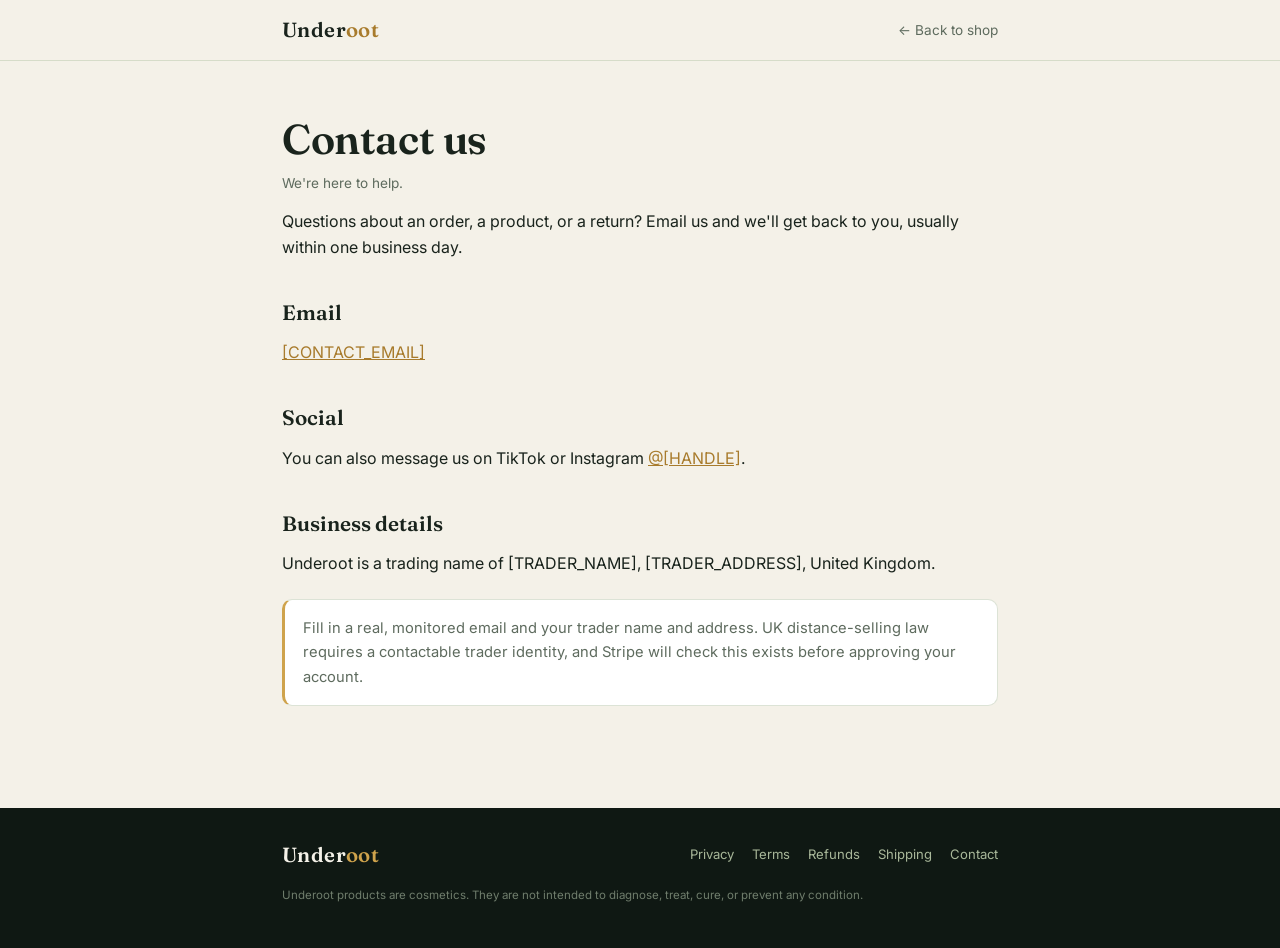
==== contact.html @ c4c401a4 "Initial commit: Underoot store site Static single-product store (HTML/CSS, no build step) for Cloudf" ====
<!DOCTYPE html>
<html lang="en-GB">
<head>
<meta charset="UTF-8" />
<meta name="viewport" content="width=device-width, initial-scale=1.0" />
<title>Contact — Underoot</title>
<meta name="description" content="Get in touch with Underoot." />
<link rel="stylesheet" href="legal.css" />
</head>
<body>
<header><div class="wrap hdr"><a class="mark" href="/">Under<span>oot</span></a><a class="back" href="/">← Back to shop</a></div></header>
<main><div class="wrap">
  <h1>Contact us</h1>
  <p class="updated">We're here to help.</p>

  <p>Questions about an order, a product, or a return? Email us and we'll get back to you, usually within one business day.</p>

  <h2>Email</h2>
  <p><a href="mailto:[CONTACT_EMAIL]">[CONTACT_EMAIL]</a></p>

  <h2>Social</h2>
  <p>You can also message us on TikTok or Instagram <a href="[SOCIAL_LINK]">@[HANDLE]</a>.</p>

  <h2>Business details</h2>
  <p>Underoot is a trading name of [TRADER_NAME], [TRADER_ADDRESS], United Kingdom.</p>

  <div class="note">Fill in a real, monitored email and your trader name and address. UK distance-selling law requires a contactable trader identity, and Stripe will check this exists before approving your account.</div>
</div></main>
<footer><div class="wrap"><div class="foot"><a class="mark" style="color:var(--paper)" href="/">Under<span style="color:var(--oil)">oot</span></a><div style="display:flex;gap:18px;flex-wrap:wrap"><a href="/privacy">Privacy</a><a href="/terms">Terms</a><a href="/refunds">Refunds</a><a href="/shipping">Shipping</a><a href="/contact">Contact</a></div></div><p class="disc">Underoot products are cosmetics. They are not intended to diagnose, treat, cure, or prevent any condition.</p></div></footer>
</body>
</html>
---- legal.css ----
@import url('https://fonts.googleapis.com/css2?family=Fraunces:opsz,wght@9..144,500;9..144,600&family=Inter:wght@400;500;600&display=swap');
:root{
  --soil:#13201A; --rosemary:#3E5C46; --sage:#A9B89A; --oil:#CFA34C; --oil-deep:#A87B2C;
  --paper:#F4F1E8; --paper-2:#EAE5D6; --ink:#19231C; --muted:#5E6B5E; --line:rgba(169,184,154,.4);
}
*{box-sizing:border-box;margin:0;padding:0}
html{scroll-behavior:smooth}
body{font-family:"Inter",system-ui,sans-serif;color:var(--ink);background:var(--paper);line-height:1.65;-webkit-font-smoothing:antialiased}
a{color:var(--oil-deep)}
.wrap{max-width:760px;margin:0 auto;padding:0 22px}

header{position:sticky;top:0;z-index:20;background:rgba(244,241,232,.9);backdrop-filter:blur(10px);border-bottom:1px solid var(--line)}
.hdr{display:flex;align-items:center;justify-content:space-between;height:60px}
.mark{font-family:"Fraunces";font-weight:600;font-size:1.28rem;letter-spacing:.02em;text-decoration:none;color:var(--ink)}
.mark span{color:var(--oil-deep)}
.back{font-size:.85rem;text-decoration:none;color:var(--muted)}
.back:hover{color:var(--oil-deep)}

main{padding:56px 0 40px}
h1{font-family:"Fraunces";font-weight:600;font-size:clamp(1.9rem,6vw,2.6rem);line-height:1.1;letter-spacing:-.01em}
.updated{color:var(--muted);font-size:.85rem;margin-top:.6rem}
h2{font-family:"Fraunces";font-weight:600;font-size:1.3rem;margin:2.2rem 0 .6rem}
p,li{font-size:1rem;margin-bottom:.8rem}
ul{padding-left:1.2rem}
li{margin-bottom:.45rem}
.note{background:#fff;border:1px solid var(--line);border-left:3px solid var(--oil);border-radius:10px;padding:1rem 1.1rem;font-size:.92rem;color:var(--muted);margin:1.4rem 0}
strong{color:var(--ink)}

footer{background:#0f1813;color:var(--sage);padding:30px 0;font-size:.82rem;margin-top:40px}
.foot{display:flex;flex-wrap:wrap;gap:10px 20px;align-items:center;justify-content:space-between}
.foot a{color:var(--sage);text-decoration:none}
.foot a:hover{color:var(--oil)}
.disc{color:#6f7d6c;font-size:.72rem;margin-top:14px;max-width:46rem}
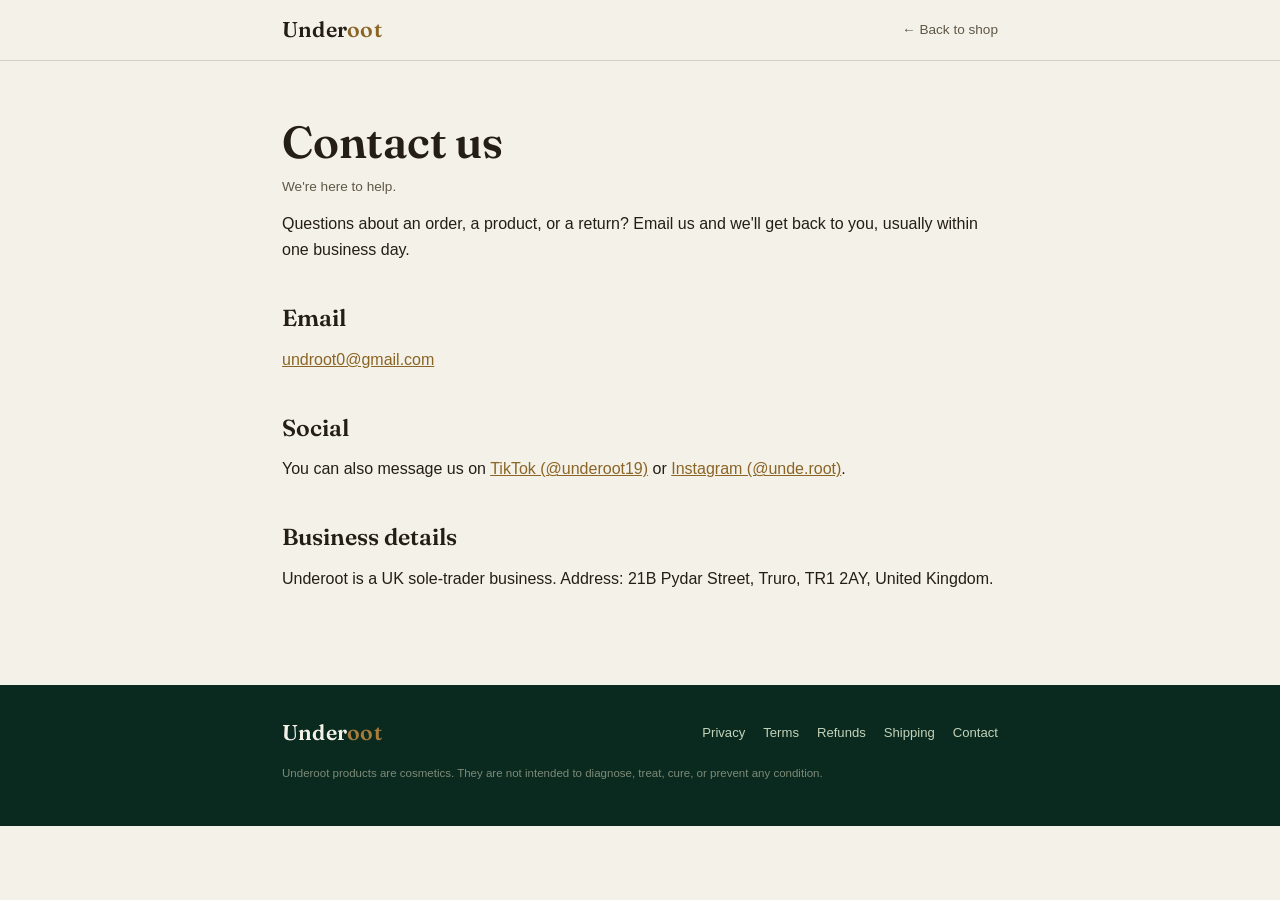
==== commit a74e71e0: "Build out Underoot store: branding, real images, product page, live Stripe checkout + discount, fill" ====
--- a/contact.html
+++ b/contact.html
@@ -5,6 +5,7 @@
 <meta name="viewport" content="width=device-width, initial-scale=1.0" />
 <title>Contact — Underoot</title>
 <meta name="description" content="Get in touch with Underoot." />
+<link rel="icon" href="/favicon.svg" type="image/svg+xml" />
 <link rel="stylesheet" href="legal.css" />
 </head>
 <body>
@@ -16,15 +17,13 @@
   <p>Questions about an order, a product, or a return? Email us and we'll get back to you, usually within one business day.</p>
 
   <h2>Email</h2>
-  <p><a href="mailto:[CONTACT_EMAIL]">[CONTACT_EMAIL]</a></p>
+  <p><a href="mailto:undroot0@gmail.com">undroot0@gmail.com</a></p>
 
   <h2>Social</h2>
-  <p>You can also message us on TikTok or Instagram <a href="[SOCIAL_LINK]">@[HANDLE]</a>.</p>
+  <p>You can also message us on <a href="https://www.tiktok.com/@underoot19">TikTok (@underoot19)</a> or <a href="https://www.instagram.com/unde.root">Instagram (@unde.root)</a>.</p>
 
   <h2>Business details</h2>
-  <p>Underoot is a trading name of [TRADER_NAME], [TRADER_ADDRESS], United Kingdom.</p>
-
-  <div class="note">Fill in a real, monitored email and your trader name and address. UK distance-selling law requires a contactable trader identity, and Stripe will check this exists before approving your account.</div>
+  <p>Underoot is a UK sole-trader business. Address: 21B Pydar Street, Truro, TR1 2AY, United Kingdom.</p>
 </div></main>
 <footer><div class="wrap"><div class="foot"><a class="mark" style="color:var(--paper)" href="/">Under<span style="color:var(--oil)">oot</span></a><div style="display:flex;gap:18px;flex-wrap:wrap"><a href="/privacy">Privacy</a><a href="/terms">Terms</a><a href="/refunds">Refunds</a><a href="/shipping">Shipping</a><a href="/contact">Contact</a></div></div><p class="disc">Underoot products are cosmetics. They are not intended to diagnose, treat, cure, or prevent any condition.</p></div></footer>
 </body>
--- a/legal.css
+++ b/legal.css
@@ -1,33 +1,42 @@
-@import url('https://fonts.googleapis.com/css2?family=Fraunces:opsz,wght@9..144,500;9..144,600&family=Inter:wght@400;500;600&display=swap');
+@import url('https://fonts.googleapis.com/css2?family=Fraunces:opsz,wght@9..144,500;9..144,600&display=swap');
 :root{
-  --soil:#13201A; --rosemary:#3E5C46; --sage:#A9B89A; --oil:#CFA34C; --oil-deep:#A87B2C;
-  --paper:#F4F1E8; --paper-2:#EAE5D6; --ink:#19231C; --muted:#5E6B5E; --line:rgba(169,184,154,.4);
+  /* Brand — matched to the logo (warm cream, serif, antique gold, forest green) */
+  --primary:#0A473B; --secondary:#357A4E; --accent:#A87C3A;
+  --gold:#A87C3A; --gold-deep:#8A6526;
+  --bg:#F4F1E8; --text:#241E16; --radius:8px;
+  --serif:"Fraunces", Georgia, "Times New Roman", serif;
+  --sans:"Helvetica Neue", Helvetica, Arial, sans-serif;
+
+  /* Existing names, remapped */
+  --soil:#0A473B; --rosemary:#2C5C3E; --sage:#C4D2B8; --oil:#A87C3A; --oil-deep:#8A6526;
+  --paper:#F4F1E8; --paper-2:#EAE5D6; --card:#FFFFFF; --ink:#241E16; --muted:#5F5848;
+  --line:rgba(42,33,18,.16);
 }
 *{box-sizing:border-box;margin:0;padding:0}
 html{scroll-behavior:smooth}
-body{font-family:"Inter",system-ui,sans-serif;color:var(--ink);background:var(--paper);line-height:1.65;-webkit-font-smoothing:antialiased}
+body{font-family:var(--sans);color:var(--ink);background:var(--paper);line-height:1.65;-webkit-font-smoothing:antialiased}
 a{color:var(--oil-deep)}
 .wrap{max-width:760px;margin:0 auto;padding:0 22px}
 
 header{position:sticky;top:0;z-index:20;background:rgba(244,241,232,.9);backdrop-filter:blur(10px);border-bottom:1px solid var(--line)}
 .hdr{display:flex;align-items:center;justify-content:space-between;height:60px}
-.mark{font-family:"Fraunces";font-weight:600;font-size:1.28rem;letter-spacing:.02em;text-decoration:none;color:var(--ink)}
+.mark{font-family:var(--serif);font-weight:600;font-size:1.34rem;letter-spacing:.01em;text-decoration:none;color:var(--ink)}
 .mark span{color:var(--oil-deep)}
 .back{font-size:.85rem;text-decoration:none;color:var(--muted)}
 .back:hover{color:var(--oil-deep)}
 
 main{padding:56px 0 40px}
-h1{font-family:"Fraunces";font-weight:600;font-size:clamp(1.9rem,6vw,2.6rem);line-height:1.1;letter-spacing:-.01em}
+h1{font-family:var(--serif);font-weight:600;font-size:clamp(2rem,6vw,2.8rem);line-height:1.1;letter-spacing:-.005em}
 .updated{color:var(--muted);font-size:.85rem;margin-top:.6rem}
-h2{font-family:"Fraunces";font-weight:600;font-size:1.3rem;margin:2.2rem 0 .6rem}
+h2{font-family:var(--serif);font-weight:600;font-size:1.45rem;margin:2.2rem 0 .6rem}
 p,li{font-size:1rem;margin-bottom:.8rem}
 ul{padding-left:1.2rem}
 li{margin-bottom:.45rem}
-.note{background:#fff;border:1px solid var(--line);border-left:3px solid var(--oil);border-radius:10px;padding:1rem 1.1rem;font-size:.92rem;color:var(--muted);margin:1.4rem 0}
+.note{background:#FBF7EC;border:1px solid var(--line);border-left:3px solid var(--oil);border-radius:var(--radius);padding:1rem 1.1rem;font-size:.92rem;color:var(--muted);margin:1.4rem 0}
 strong{color:var(--ink)}
 
-footer{background:#0f1813;color:var(--sage);padding:30px 0;font-size:.82rem;margin-top:40px}
+footer{background:#0A2A20;color:var(--sage);padding:30px 0;font-size:.82rem;margin-top:40px}
 .foot{display:flex;flex-wrap:wrap;gap:10px 20px;align-items:center;justify-content:space-between}
 .foot a{color:var(--sage);text-decoration:none}
 .foot a:hover{color:var(--oil)}
-.disc{color:#6f7d6c;font-size:.72rem;margin-top:14px;max-width:46rem}
+.disc{color:#7E8A77;font-size:.72rem;margin-top:14px;max-width:46rem}
